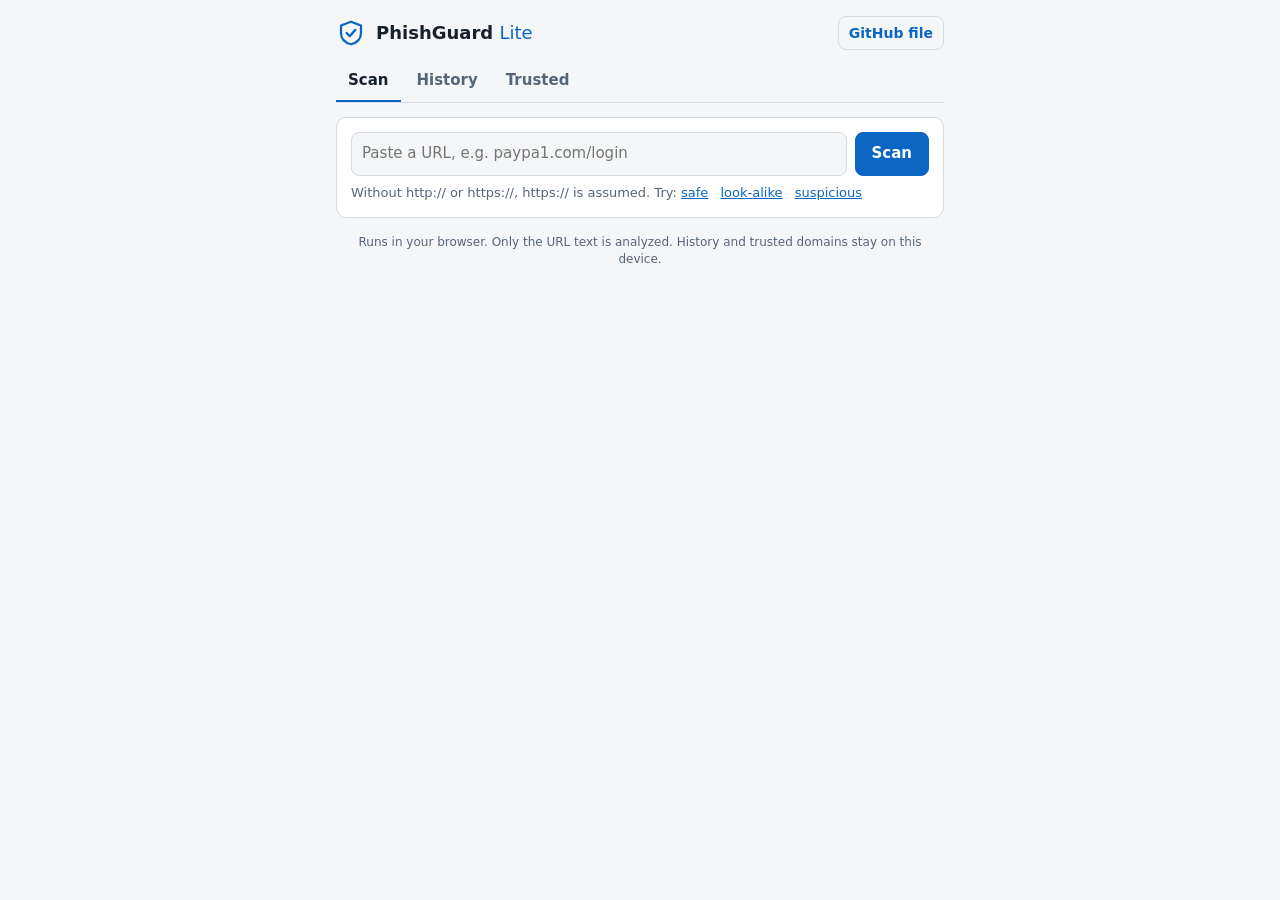
==== index.html @ 68d48cbd "Add website and update extension files" ====
<!DOCTYPE html>
<html lang="en">
<head>
<meta charset="UTF-8">
<meta name="viewport" content="width=device-width, initial-scale=1, viewport-fit=cover">
<meta name="description" content="Paste a URL to see its phishing risk score, the reasons behind it, and how the score was calculated.">
<title>PhishGuard Lite – URL checker</title>
<link rel="icon" href="icons/icon48.png">
<link rel="stylesheet" href="site.css">
</head>
<body>
<main>
  <header>
    <svg viewBox="0 0 24 24" fill="none" stroke="currentColor" stroke-width="1.8" stroke-linecap="round" stroke-linejoin="round" aria-hidden="true"><path d="M12 3l8 3v6c0 4.5-3.2 7.8-8 9-4.8-1.2-8-4.5-8-9V6l8-3z"/><path d="M8.5 12l2.5 2.5 4.5-5"/></svg>
    <h1>PhishGuard <span>Lite</span></h1>
    <a class="repo" href="https://github.com/ubaidwatta/PhishGuard-Lite" target="_blank" rel="noopener noreferrer">GitHub file</a>
  </header>

  <nav id="tabs">
    <button type="button" data-view="scan" aria-current="page">Scan</button>
    <button type="button" data-view="history">History</button>
    <button type="button" data-view="trusted">Trusted</button>
  </nav>

  <section id="v-scan">
    <div class="card">
      <div class="row">
        <input id="urlIn" type="text" placeholder="Paste a URL, e.g. paypa1.com/login" autocomplete="off" spellcheck="false" aria-label="URL to scan">
        <button id="scanBtn" class="btn" type="button">Scan</button>
      </div>
      <p class="hint">Without http:// or https://, https:// is assumed. Try:
        <button type="button" data-ex="https://www.paypal.com/signin">safe</button>
        <button type="button" data-ex="https://paypa1.com/login">look-alike</button>
        <button type="button" data-ex="http://192.168.1.10/secure-login/verify-account/update">suspicious</button>
      </p>
      <p id="scanMsg" class="msg err" role="status"></p>
    </div>

    <div id="result" hidden>
      <div class="card"><p class="site" id="rDomain"></p><p class="url" id="rUrl"></p></div>
      <div class="card status" id="rStatus" data-level="low">
        <div class="gauge">
          <svg viewBox="0 0 120 120" aria-hidden="true"><circle class="g-bg" cx="60" cy="60" r="52"/><circle class="g-fill" id="gFill" cx="60" cy="60" r="52"/></svg>
          <b id="rScore">0</b>
        </div>
        <div>
          <p class="lbl" id="rLabel"></p>
          <p class="sub" id="rMsg"></p>
          <div class="row mt"><button id="trustBtn" class="btn alt sm" type="button"></button></div>
          <p id="trustMsg" class="msg" role="status"></p>
        </div>
      </div>
      <div class="card">
        <h2>Indicators <span id="rCount">0</span></h2>
        <ul id="rInd"></ul>
        <div class="sum" id="rSum" hidden></div>
      </div>
    </div>
  </section>

  <section id="v-history" hidden>
    <div class="bar"><h2>Last 10 scans</h2><button id="clearBtn" class="btn danger sm" type="button">Clear history</button></div>
    <ul id="hList"></ul>
  </section>

  <section id="v-trusted" hidden>
    <div class="card">
      <div class="row">
        <input id="tIn" type="text" placeholder="example.com" autocomplete="off" spellcheck="false" aria-label="Domain to trust">
        <button id="tAdd" class="btn" type="button">Add</button>
      </div>
      <p class="hint">Trusted domains and their subdomains are skipped over HTTPS.</p>
      <p id="tMsg" class="msg" role="status"></p>
    </div>
    <ul id="tList"></ul>
  </section>

  <footer>Runs in your browser. Only the URL text is analyzed. History and trusted domains stay on this device.</footer>
</main>
<script src="detector.js"></script>
<script src="site.js"></script>
</body>
</html>
---- site.css ----
:root{--bg:#f4f6f8;--panel:#fff;--soft:#eef1f4;--line:#d5dbe2;--text:#17212b;--muted:#56657a;--accent:#0b66c3;--on-accent:#fff;--low:#157f3b;--med:#9a6700;--high:#b42318;--lvl:var(--muted);box-sizing:border-box;padding-top:env(safe-area-inset-top,0px);padding-bottom:env(safe-area-inset-bottom,0px)}
@media (prefers-color-scheme:dark){:root{--bg:#0f141a;--panel:#171e26;--soft:#1e2731;--line:#2b3644;--text:#e7ecf2;--muted:#95a3b5;--accent:#58a6ff;--on-accent:#04121f;--low:#4ade80;--med:#facc15;--high:#f87171}}
*{box-sizing:border-box;margin:0;padding:0}
body{background:var(--bg);color:var(--text);font:15px/1.45 "Segoe UI",system-ui,-apple-system,Roboto,Arial,sans-serif;min-height:100vh}
main{max-width:640px;margin:0 auto;padding:16px}
header{display:flex;align-items:center;gap:10px;margin-bottom:12px}
header svg{width:30px;height:30px;color:var(--accent);flex:none}
h1{font-size:18px}h1 span{color:var(--accent);font-weight:500}
.repo{margin-left:auto;padding:6px 10px;border:1px solid var(--line);border-radius:8px;color:var(--accent);font-size:14px;font-weight:600;text-decoration:none}
.repo:hover{border-color:var(--accent)}
.repo:focus-visible{outline:2px solid var(--accent);outline-offset:2px}
nav{display:flex;gap:4px;border-bottom:1px solid var(--line);margin-bottom:14px}
nav button{background:none;border:0;border-bottom:2px solid transparent;padding:8px 12px;font:inherit;font-weight:600;color:var(--muted);cursor:pointer}
nav button[aria-current="page"]{color:var(--text);border-bottom-color:var(--accent)}
.card{background:var(--panel);border:1px solid var(--line);border-radius:10px;padding:14px;margin-bottom:12px}
.row{display:flex;gap:8px}.mt{margin-top:8px}
input{flex:1;min-width:0;padding:10px;border:1px solid var(--line);border-radius:8px;background:var(--bg);color:var(--text);font:inherit}
input:focus-visible,button:focus-visible{outline:2px solid var(--accent);outline-offset:2px}
.btn{padding:10px 16px;border-radius:8px;border:1px solid var(--accent);background:var(--accent);color:var(--on-accent);font:inherit;font-weight:600;cursor:pointer}
.btn.alt{background:transparent;color:var(--text);border-color:var(--line)}
.btn.danger{background:transparent;color:var(--high);border-color:var(--high)}
.btn.sm{padding:5px 10px;font-size:13px}
.hint{color:var(--muted);font-size:13px;margin-top:8px}
.hint button{background:none;border:0;color:var(--accent);font:inherit;text-decoration:underline;cursor:pointer;margin-right:8px}
.msg{font-size:13px;margin-top:8px}.msg:empty{display:none}.msg.err{color:var(--high)}.msg.ok{color:var(--low)}
.status{display:flex;gap:14px;align-items:center;border-left:4px solid var(--lvl)}
[data-level="low"]{--lvl:var(--low)}[data-level="medium"]{--lvl:var(--med)}[data-level="high"]{--lvl:var(--high)}
.gauge{position:relative;width:84px;height:84px;flex:none}
.gauge svg{width:100%;height:100%;transform:rotate(-90deg)}
.gauge circle{fill:none;stroke-width:10}.g-bg{stroke:var(--line)}.g-fill{stroke:var(--lvl);stroke-linecap:round;transition:stroke-dashoffset .4s}
.gauge b{position:absolute;inset:0;display:flex;align-items:center;justify-content:center;font-size:24px}
.lbl{font-size:18px;font-weight:700;color:var(--lvl)}.sub{color:var(--muted);font-size:13px}
.site{word-break:break-all;font-weight:600}.url{color:var(--muted);font-size:13px;word-break:break-all}
h2{font-size:14px;display:flex;justify-content:space-between;margin-bottom:8px}
ul{list-style:none;display:flex;flex-direction:column;gap:6px}
li.ind,li.item{background:var(--soft);border-radius:8px;padding:8px 10px}
.top{display:flex;justify-content:space-between;gap:8px;font-weight:600;font-size:14px}
.pts{font-weight:700;white-space:nowrap}.pts.h{color:var(--high)}.pts.m{color:var(--med)}.pts.l{color:var(--muted)}
li p{color:var(--muted);font-size:13px}
.sum{margin-top:10px;padding-top:10px;border-top:1px dashed var(--line);font-size:13px;color:var(--muted)}.sum p:first-child{color:var(--text);font-weight:600}
.item{display:flex;justify-content:space-between;align-items:center;gap:8px}
.item .name{word-break:break-all;font-size:14px}
button.item{width:100%;border:0;font:inherit;color:inherit;text-align:left;cursor:pointer;background:var(--soft)}
.col{display:flex;flex-direction:column}
.pill{font-size:12px;font-weight:700;color:var(--lvl);white-space:nowrap}
.empty{color:var(--muted);text-align:center;padding:10px}
.bar{display:flex;justify-content:space-between;align-items:center;margin-bottom:8px}.bar h2{margin:0}
footer{color:var(--muted);font-size:12px;text-align:center;margin-top:16px}
[hidden]{display:none!important}
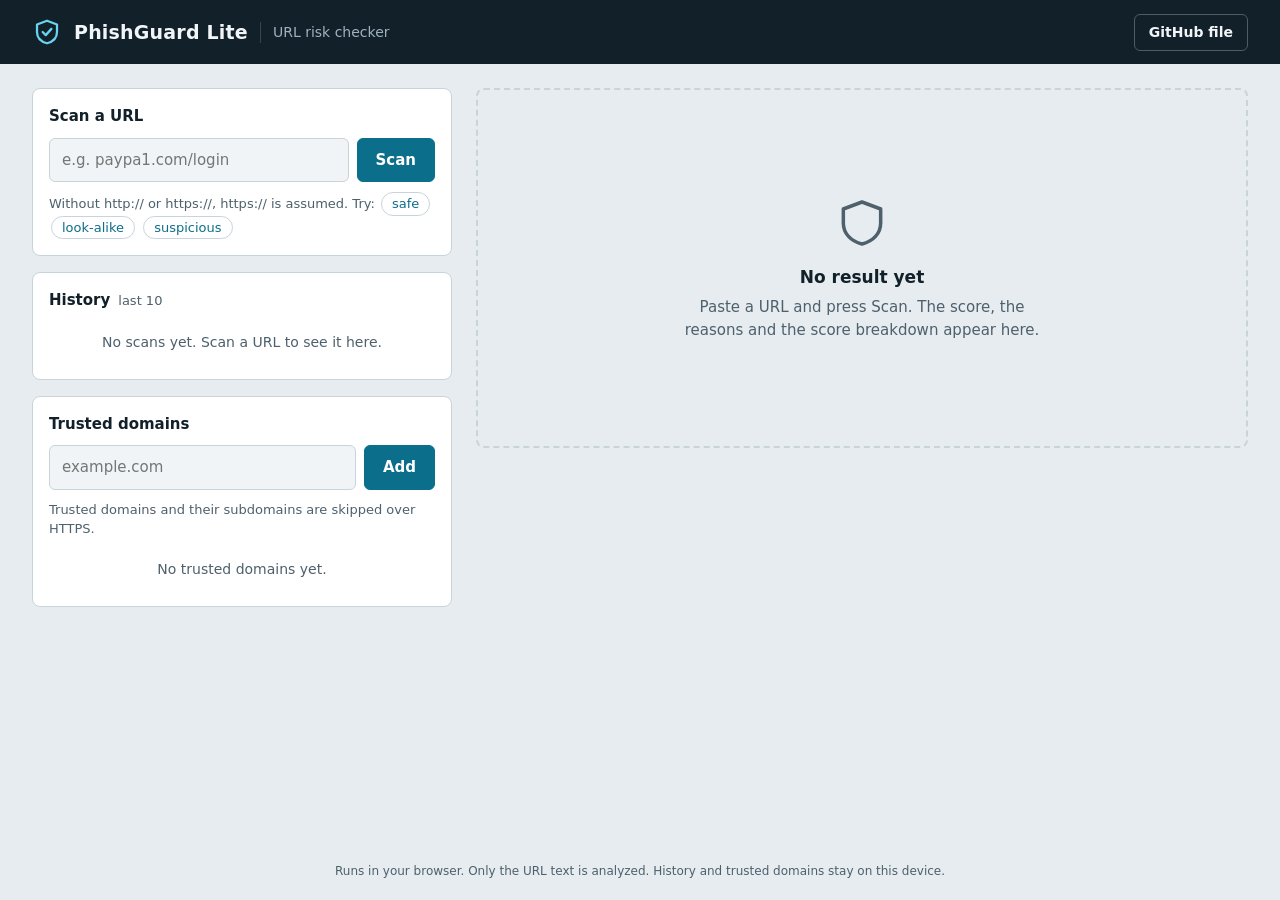
==== commit 81bbcc2d: "Redesign website for laptop" ====
--- a/index.html
+++ b/index.html
@@ -9,23 +9,21 @@
 <link rel="stylesheet" href="site.css">
 </head>
 <body>
-<main>
-  <header>
+<header class="top">
+  <div class="wrap hbar">
     <svg viewBox="0 0 24 24" fill="none" stroke="currentColor" stroke-width="1.8" stroke-linecap="round" stroke-linejoin="round" aria-hidden="true"><path d="M12 3l8 3v6c0 4.5-3.2 7.8-8 9-4.8-1.2-8-4.5-8-9V6l8-3z"/><path d="M8.5 12l2.5 2.5 4.5-5"/></svg>
-    <h1>PhishGuard <span>Lite</span></h1>
+    <h1>PhishGuard Lite</h1>
+    <p class="tag">URL risk checker</p>
     <a class="repo" href="https://github.com/ubaidwatta/PhishGuard-Lite" target="_blank" rel="noopener noreferrer">GitHub file</a>
-  </header>
+  </div>
+</header>
 
-  <nav id="tabs">
-    <button type="button" data-view="scan" aria-current="page">Scan</button>
-    <button type="button" data-view="history">History</button>
-    <button type="button" data-view="trusted">Trusted</button>
-  </nav>
-
-  <section id="v-scan">
-    <div class="card">
+<main class="wrap layout">
+  <aside>
+    <section class="card">
+      <h2>Scan a URL</h2>
       <div class="row">
-        <input id="urlIn" type="text" placeholder="Paste a URL, e.g. paypa1.com/login" autocomplete="off" spellcheck="false" aria-label="URL to scan">
+        <input id="urlIn" type="text" placeholder="e.g. paypa1.com/login" autocomplete="off" spellcheck="false" aria-label="URL to scan">
         <button id="scanBtn" class="btn" type="button">Scan</button>
       </div>
       <p class="hint">Without http:// or https://, https:// is assumed. Try:
@@ -34,49 +32,54 @@
         <button type="button" data-ex="http://192.168.1.10/secure-login/verify-account/update">suspicious</button>
       </p>
       <p id="scanMsg" class="msg err" role="status"></p>
-    </div>
+    </section>
 
-    <div id="result" hidden>
-      <div class="card"><p class="site" id="rDomain"></p><p class="url" id="rUrl"></p></div>
-      <div class="card status" id="rStatus" data-level="low">
-        <div class="gauge">
-          <svg viewBox="0 0 120 120" aria-hidden="true"><circle class="g-bg" cx="60" cy="60" r="52"/><circle class="g-fill" id="gFill" cx="60" cy="60" r="52"/></svg>
-          <b id="rScore">0</b>
-        </div>
-        <div>
-          <p class="lbl" id="rLabel"></p>
-          <p class="sub" id="rMsg"></p>
-          <div class="row mt"><button id="trustBtn" class="btn alt sm" type="button"></button></div>
-          <p id="trustMsg" class="msg" role="status"></p>
-        </div>
-      </div>
-      <div class="card">
-        <h2>Indicators <span id="rCount">0</span></h2>
-        <ul id="rInd"></ul>
-        <div class="sum" id="rSum" hidden></div>
-      </div>
-    </div>
-  </section>
+    <section class="card">
+      <div class="bar"><h2>History <small>last 10</small></h2><button id="clearBtn" class="btn danger sm" type="button">Clear history</button></div>
+      <ul id="hList"></ul>
+    </section>
 
-  <section id="v-history" hidden>
-    <div class="bar"><h2>Last 10 scans</h2><button id="clearBtn" class="btn danger sm" type="button">Clear history</button></div>
-    <ul id="hList"></ul>
-  </section>
-
-  <section id="v-trusted" hidden>
-    <div class="card">
+    <section class="card">
+      <h2>Trusted domains</h2>
       <div class="row">
         <input id="tIn" type="text" placeholder="example.com" autocomplete="off" spellcheck="false" aria-label="Domain to trust">
         <button id="tAdd" class="btn" type="button">Add</button>
       </div>
       <p class="hint">Trusted domains and their subdomains are skipped over HTTPS.</p>
       <p id="tMsg" class="msg" role="status"></p>
+      <ul id="tList"></ul>
+    </section>
+  </aside>
+
+  <section id="out">
+    <div id="idle" class="idle">
+      <svg viewBox="0 0 24 24" fill="none" stroke="currentColor" stroke-width="1.5" stroke-linecap="round" stroke-linejoin="round" aria-hidden="true"><path d="M12 3l8 3v6c0 4.5-3.2 7.8-8 9-4.8-1.2-8-4.5-8-9V6l8-3z"/></svg>
+      <p><b>No result yet</b></p>
+      <p>Paste a URL and press Scan. The score, the reasons and the score breakdown appear here.</p>
     </div>
-    <ul id="tList"></ul>
+
+    <div id="result" hidden>
+      <div class="card site"><p class="name" id="rDomain"></p><p class="url" id="rUrl"></p></div>
+      <div class="status" id="rStatus" data-level="low">
+        <div class="gauge">
+          <svg viewBox="0 0 120 120" aria-hidden="true"><circle class="g-bg" cx="60" cy="60" r="52"/><circle class="g-fill" id="gFill" cx="60" cy="60" r="52"/></svg>
+          <b id="rScore">0</b>
+        </div>
+        <p class="lbl" id="rLabel"></p>
+        <p class="sub" id="rMsg"></p>
+        <button id="trustBtn" class="btn alt sm" type="button"></button>
+        <p id="trustMsg" class="msg" role="status"></p>
+      </div>
+      <div class="card">
+        <h2>Indicators <span id="rCount" class="count">0</span></h2>
+        <ul id="rInd"></ul>
+        <div class="sum" id="rSum" hidden></div>
+      </div>
+    </div>
   </section>
+</main>
 
-  <footer>Runs in your browser. Only the URL text is analyzed. History and trusted domains stay on this device.</footer>
-</main>
+<footer>Runs in your browser. Only the URL text is analyzed. History and trusted domains stay on this device.</footer>
 <script src="detector.js"></script>
 <script src="site.js"></script>
 </body>
--- a/site.css
+++ b/site.css
@@ -1,49 +1,266 @@
-:root{--bg:#f4f6f8;--panel:#fff;--soft:#eef1f4;--line:#d5dbe2;--text:#17212b;--muted:#56657a;--accent:#0b66c3;--on-accent:#fff;--low:#157f3b;--med:#9a6700;--high:#b42318;--lvl:var(--muted);box-sizing:border-box;padding-top:env(safe-area-inset-top,0px);padding-bottom:env(safe-area-inset-bottom,0px)}
-@media (prefers-color-scheme:dark){:root{--bg:#0f141a;--panel:#171e26;--soft:#1e2731;--line:#2b3644;--text:#e7ecf2;--muted:#95a3b5;--accent:#58a6ff;--on-accent:#04121f;--low:#4ade80;--med:#facc15;--high:#f87171}}
-*{box-sizing:border-box;margin:0;padding:0}
-body{background:var(--bg);color:var(--text);font:15px/1.45 "Segoe UI",system-ui,-apple-system,Roboto,Arial,sans-serif;min-height:100vh}
-main{max-width:640px;margin:0 auto;padding:16px}
-header{display:flex;align-items:center;gap:10px;margin-bottom:12px}
-header svg{width:30px;height:30px;color:var(--accent);flex:none}
-h1{font-size:18px}h1 span{color:var(--accent);font-weight:500}
-.repo{margin-left:auto;padding:6px 10px;border:1px solid var(--line);border-radius:8px;color:var(--accent);font-size:14px;font-weight:600;text-decoration:none}
-.repo:hover{border-color:var(--accent)}
-.repo:focus-visible{outline:2px solid var(--accent);outline-offset:2px}
-nav{display:flex;gap:4px;border-bottom:1px solid var(--line);margin-bottom:14px}
-nav button{background:none;border:0;border-bottom:2px solid transparent;padding:8px 12px;font:inherit;font-weight:600;color:var(--muted);cursor:pointer}
-nav button[aria-current="page"]{color:var(--text);border-bottom-color:var(--accent)}
-.card{background:var(--panel);border:1px solid var(--line);border-radius:10px;padding:14px;margin-bottom:12px}
-.row{display:flex;gap:8px}.mt{margin-top:8px}
-input{flex:1;min-width:0;padding:10px;border:1px solid var(--line);border-radius:8px;background:var(--bg);color:var(--text);font:inherit}
-input:focus-visible,button:focus-visible{outline:2px solid var(--accent);outline-offset:2px}
-.btn{padding:10px 16px;border-radius:8px;border:1px solid var(--accent);background:var(--accent);color:var(--on-accent);font:inherit;font-weight:600;cursor:pointer}
-.btn.alt{background:transparent;color:var(--text);border-color:var(--line)}
-.btn.danger{background:transparent;color:var(--high);border-color:var(--high)}
-.btn.sm{padding:5px 10px;font-size:13px}
-.hint{color:var(--muted);font-size:13px;margin-top:8px}
-.hint button{background:none;border:0;color:var(--accent);font:inherit;text-decoration:underline;cursor:pointer;margin-right:8px}
-.msg{font-size:13px;margin-top:8px}.msg:empty{display:none}.msg.err{color:var(--high)}.msg.ok{color:var(--low)}
-.status{display:flex;gap:14px;align-items:center;border-left:4px solid var(--lvl)}
-[data-level="low"]{--lvl:var(--low)}[data-level="medium"]{--lvl:var(--med)}[data-level="high"]{--lvl:var(--high)}
-.gauge{position:relative;width:84px;height:84px;flex:none}
-.gauge svg{width:100%;height:100%;transform:rotate(-90deg)}
-.gauge circle{fill:none;stroke-width:10}.g-bg{stroke:var(--line)}.g-fill{stroke:var(--lvl);stroke-linecap:round;transition:stroke-dashoffset .4s}
-.gauge b{position:absolute;inset:0;display:flex;align-items:center;justify-content:center;font-size:24px}
-.lbl{font-size:18px;font-weight:700;color:var(--lvl)}.sub{color:var(--muted);font-size:13px}
-.site{word-break:break-all;font-weight:600}.url{color:var(--muted);font-size:13px;word-break:break-all}
-h2{font-size:14px;display:flex;justify-content:space-between;margin-bottom:8px}
-ul{list-style:none;display:flex;flex-direction:column;gap:6px}
-li.ind,li.item{background:var(--soft);border-radius:8px;padding:8px 10px}
-.top{display:flex;justify-content:space-between;gap:8px;font-weight:600;font-size:14px}
-.pts{font-weight:700;white-space:nowrap}.pts.h{color:var(--high)}.pts.m{color:var(--med)}.pts.l{color:var(--muted)}
-li p{color:var(--muted);font-size:13px}
-.sum{margin-top:10px;padding-top:10px;border-top:1px dashed var(--line);font-size:13px;color:var(--muted)}.sum p:first-child{color:var(--text);font-weight:600}
-.item{display:flex;justify-content:space-between;align-items:center;gap:8px}
-.item .name{word-break:break-all;font-size:14px}
-button.item{width:100%;border:0;font:inherit;color:inherit;text-align:left;cursor:pointer;background:var(--soft)}
-.col{display:flex;flex-direction:column}
-.pill{font-size:12px;font-weight:700;color:var(--lvl);white-space:nowrap}
-.empty{color:var(--muted);text-align:center;padding:10px}
-.bar{display:flex;justify-content:space-between;align-items:center;margin-bottom:8px}.bar h2{margin:0}
-footer{color:var(--muted);font-size:12px;text-align:center;margin-top:16px}
-[hidden]{display:none!important}+/* PhishGuard Lite - website styles. Solid colours only, no gradients. */
+
+:root {
+  --bg: #e6ecef;
+  --panel: #ffffff;
+  --soft: #f0f4f6;
+  --line: #c9d4da;
+  --text: #12202a;
+  --muted: #4d606c;
+  --accent: #0b6e8a;
+  --on-accent: #ffffff;
+  --low: #15803d;
+  --med: #a16207;
+  --high: #b91c1c;
+  --slab-low: #15803d;
+  --slab-med: #b45309;
+  --slab-high: #b91c1c;
+  --ink: #12202a;
+  --lvl: var(--muted);
+  --ease: cubic-bezier(0.2, 0.8, 0.2, 1);
+  box-sizing: border-box;
+  padding-top: env(safe-area-inset-top, 0px);
+  padding-bottom: env(safe-area-inset-bottom, 0px);
+}
+
+@media (prefers-color-scheme: dark) {
+  :root {
+    --bg: #0d1317;
+    --panel: #151d23;
+    --soft: #1c262e;
+    --line: #2a3640;
+    --text: #e6edf2;
+    --muted: #94a5b2;
+    --accent: #38bdf8;
+    --on-accent: #04121f;
+    --low: #4ade80;
+    --med: #fbbf24;
+    --high: #f87171;
+    --slab-low: #166534;
+    --slab-med: #92400e;
+    --slab-high: #991b1b;
+    --ink: #0a0f12;
+  }
+}
+
+* { box-sizing: border-box; margin: 0; padding: 0; }
+
+body {
+  background: var(--bg);
+  color: var(--text);
+  font: 15px/1.5 "Segoe UI Variable Text", "Segoe UI", system-ui, -apple-system, Roboto, Arial, sans-serif;
+  min-height: 100vh;
+  display: flex;
+  flex-direction: column;
+}
+
+[hidden] { display: none !important; }
+.wrap { width: 100%; max-width: 1360px; margin: 0 auto; padding: 0 32px; }
+
+/* ---------- Header ---------- */
+
+.top { background: var(--ink); color: #f1f5f8; }
+.hbar { display: flex; align-items: center; gap: 12px; height: 64px; }
+.hbar svg { width: 30px; height: 30px; color: #67d4f0; flex: none; }
+h1 { font-size: 19px; font-weight: 700; letter-spacing: 0.2px; }
+.tag { color: #9fb2bf; font-size: 14px; padding-left: 12px; border-left: 1px solid #34454f; }
+.repo {
+  margin-left: auto;
+  padding: 7px 14px;
+  border: 1px solid #4a5d69;
+  border-radius: 6px;
+  color: #f1f5f8;
+  font-size: 14px;
+  font-weight: 600;
+  text-decoration: none;
+  transition: background 0.15s ease, border-color 0.15s ease;
+}
+.repo:hover { background: #1f3340; border-color: #67d4f0; }
+
+/* ---------- Layout ---------- */
+
+.layout {
+  flex: 1;
+  display: grid;
+  grid-template-columns: minmax(340px, 420px) minmax(0, 1fr);
+  gap: 24px;
+  padding-top: 24px;
+  padding-bottom: 24px;
+  align-items: start;
+}
+aside { display: flex; flex-direction: column; gap: 16px; }
+#out { min-height: calc(100vh - 64px - 48px - 56px); }
+
+#result { display: grid; grid-template-columns: minmax(280px, 340px) minmax(0, 1fr); gap: 16px; align-items: start; }
+#result > :first-child { grid-column: 1 / -1; }
+
+/* ---------- Motion (one entrance per scan) ---------- */
+
+@keyframes fade { from { opacity: 0; } to { opacity: 1; } }
+@keyframes rise { from { opacity: 0; transform: translateY(6px); } to { opacity: 1; transform: none; } }
+
+#result.enter > * { animation: rise 0.35s var(--ease) both; }
+#result.enter > :nth-child(2) { animation-delay: 0.06s; }
+#result.enter > :nth-child(3) { animation-delay: 0.12s; }
+li.ind, #hList > li, #tList > li { animation: rise 0.3s var(--ease) both; animation-delay: calc(var(--i, 0) * 45ms); }
+.msg:not(:empty) { animation: fade 0.2s ease; }
+
+/* ---------- Panels, inputs, buttons ---------- */
+
+.card { background: var(--panel); border: 1px solid var(--line); border-radius: 8px; padding: 16px; }
+.card h2 { margin-bottom: 10px; }
+h2 { font-size: 15px; font-weight: 700; display: flex; justify-content: space-between; align-items: baseline; }
+h2 small { color: var(--muted); font-weight: 500; font-size: 13px; margin-left: 8px; margin-right: auto; }
+.count { background: var(--soft); border: 1px solid var(--line); border-radius: 999px; padding: 0 9px; font-size: 12px; }
+
+.row { display: flex; gap: 8px; }
+
+input {
+  flex: 1;
+  min-width: 0;
+  padding: 10px 12px;
+  border: 1px solid var(--line);
+  border-radius: 6px;
+  background: var(--soft);
+  color: var(--text);
+  font: inherit;
+  transition: border-color 0.15s ease, box-shadow 0.15s ease;
+}
+input:focus { outline: none; border-color: var(--accent); box-shadow: 0 0 0 3px color-mix(in srgb, var(--accent) 25%, transparent); }
+button:focus-visible, a:focus-visible { outline: 2px solid var(--accent); outline-offset: 2px; }
+
+.btn {
+  padding: 10px 18px;
+  border-radius: 6px;
+  border: 1px solid var(--accent);
+  background: var(--accent);
+  color: var(--on-accent);
+  font: inherit;
+  font-weight: 600;
+  cursor: pointer;
+  transition: filter 0.15s ease, background 0.15s ease, transform 0.1s ease;
+}
+.btn:hover { filter: brightness(1.1); }
+.btn:active { transform: scale(0.97); }
+.btn.danger { background: transparent; color: var(--high); border-color: var(--high); }
+.btn.danger:hover { background: color-mix(in srgb, var(--high) 10%, transparent); filter: none; }
+.btn.sm { padding: 5px 12px; font-size: 13px; }
+
+.hint { color: var(--muted); font-size: 13px; margin-top: 10px; }
+.hint button {
+  background: none;
+  border: 1px solid var(--line);
+  border-radius: 999px;
+  padding: 1px 10px;
+  margin: 0 2px;
+  color: var(--accent);
+  font: inherit;
+  cursor: pointer;
+}
+.hint button:hover { border-color: var(--accent); }
+
+.msg { font-size: 13px; margin-top: 8px; }
+.msg:empty { display: none; }
+.msg.err { color: var(--high); }
+.msg.ok { color: var(--low); }
+
+/* ---------- Lists ---------- */
+
+ul { list-style: none; display: flex; flex-direction: column; gap: 6px; }
+#hList, #tList { max-height: 240px; overflow-y: auto; }
+#tList { margin-top: 10px; }
+
+.item { display: flex; justify-content: space-between; align-items: center; gap: 8px; background: var(--soft); border-radius: 6px; padding: 8px 10px; }
+.item .name { word-break: break-all; font-size: 14px; }
+button.item { width: 100%; border: 0; font: inherit; color: inherit; text-align: left; cursor: pointer; }
+button.item:hover { background: color-mix(in srgb, var(--accent) 10%, var(--soft)); }
+.col { display: flex; flex-direction: column; }
+.pill { font-size: 12px; font-weight: 700; color: var(--lvl); white-space: nowrap; }
+.empty { color: var(--muted); text-align: center; padding: 10px; font-size: 14px; }
+.bar { display: flex; justify-content: space-between; align-items: center; margin-bottom: 10px; }
+.bar h2 { margin: 0; flex: 1; }
+
+/* ---------- Result ---------- */
+
+[data-level="low"] { --lvl: var(--low); --slab: var(--slab-low); }
+[data-level="medium"] { --lvl: var(--med); --slab: var(--slab-med); }
+[data-level="high"] { --lvl: var(--high); --slab: var(--slab-high); }
+
+.site .name { font-size: 18px; font-weight: 700; word-break: break-all; }
+.url { color: var(--muted); font-size: 13px; word-break: break-all; }
+
+/* The verdict is one solid block in the risk colour. */
+.status {
+  --slab: var(--slab-low);
+  display: flex;
+  flex-direction: column;
+  align-items: flex-start;
+  gap: 8px;
+  padding: 22px;
+  border-radius: 8px;
+  background: var(--slab);
+  color: #fff;
+  transition: background 0.3s ease;
+}
+.gauge { position: relative; width: 150px; height: 150px; margin-bottom: 4px; }
+.gauge svg { width: 100%; height: 100%; transform: rotate(-90deg); }
+.gauge circle { fill: none; stroke-width: 9; }
+.g-bg { stroke: rgba(255, 255, 255, 0.28); }
+.g-fill { stroke: #fff; stroke-linecap: round; transition: stroke-dashoffset 0.8s var(--ease); }
+.gauge b { position: absolute; inset: 0; display: flex; align-items: center; justify-content: center; font-size: 50px; font-weight: 700; font-variant-numeric: tabular-nums; }
+.lbl { font-size: 24px; font-weight: 700; line-height: 1.2; }
+.sub { font-size: 14px; color: rgba(255, 255, 255, 0.92); }
+.status .btn { margin-top: 6px; background: transparent; color: #fff; border-color: rgba(255, 255, 255, 0.75); }
+.status .btn:hover { background: rgba(255, 255, 255, 0.16); filter: none; }
+.status .msg { color: #fff; }
+
+li.ind { background: var(--soft); border-radius: 6px; padding: 9px 12px; border-left: 3px solid var(--line); }
+li.ind.h { border-left-color: var(--high); }
+li.ind.m { border-left-color: var(--med); }
+li.ind.l { border-left-color: var(--muted); }
+.top-row, li.ind .top { display: flex; justify-content: space-between; gap: 8px; font-weight: 600; font-size: 14px; }
+.pts { font-weight: 700; white-space: nowrap; padding: 0 8px; border-radius: 999px; background: color-mix(in srgb, currentColor 12%, transparent); }
+.pts.h { color: var(--high); }
+.pts.m { color: var(--med); }
+.pts.l { color: var(--muted); }
+li.ind p { color: var(--muted); font-size: 13px; }
+
+.sum { margin-top: 12px; padding-top: 12px; border-top: 1px dashed var(--line); font-size: 13px; color: var(--muted); }
+.sum p:first-child { color: var(--text); font-weight: 600; }
+
+.idle {
+  min-height: 360px;
+  height: 100%;
+  display: flex;
+  flex-direction: column;
+  align-items: center;
+  justify-content: center;
+  gap: 6px;
+  text-align: center;
+  padding: 32px;
+  border: 2px dashed var(--line);
+  border-radius: 8px;
+  color: var(--muted);
+}
+.idle svg { width: 56px; height: 56px; margin-bottom: 8px; }
+.idle b { color: var(--text); font-size: 17px; }
+.idle p:last-child { max-width: 360px; }
+
+footer { color: var(--muted); font-size: 12px; text-align: center; padding: 0 16px 20px; }
+
+/* ---------- Narrow screens ---------- */
+
+@media (max-width: 1100px) {
+  #result { grid-template-columns: 1fr; }
+}
+@media (max-width: 860px) {
+  .layout { grid-template-columns: 1fr; }
+  .wrap { padding: 0 16px; }
+  .tag { display: none; }
+  #out { min-height: 0; order: -1; }
+  .idle { min-height: 160px; }
+}
+
+@media (prefers-reduced-motion: reduce) {
+  * { animation: none !important; transition: none !important; }
+}
